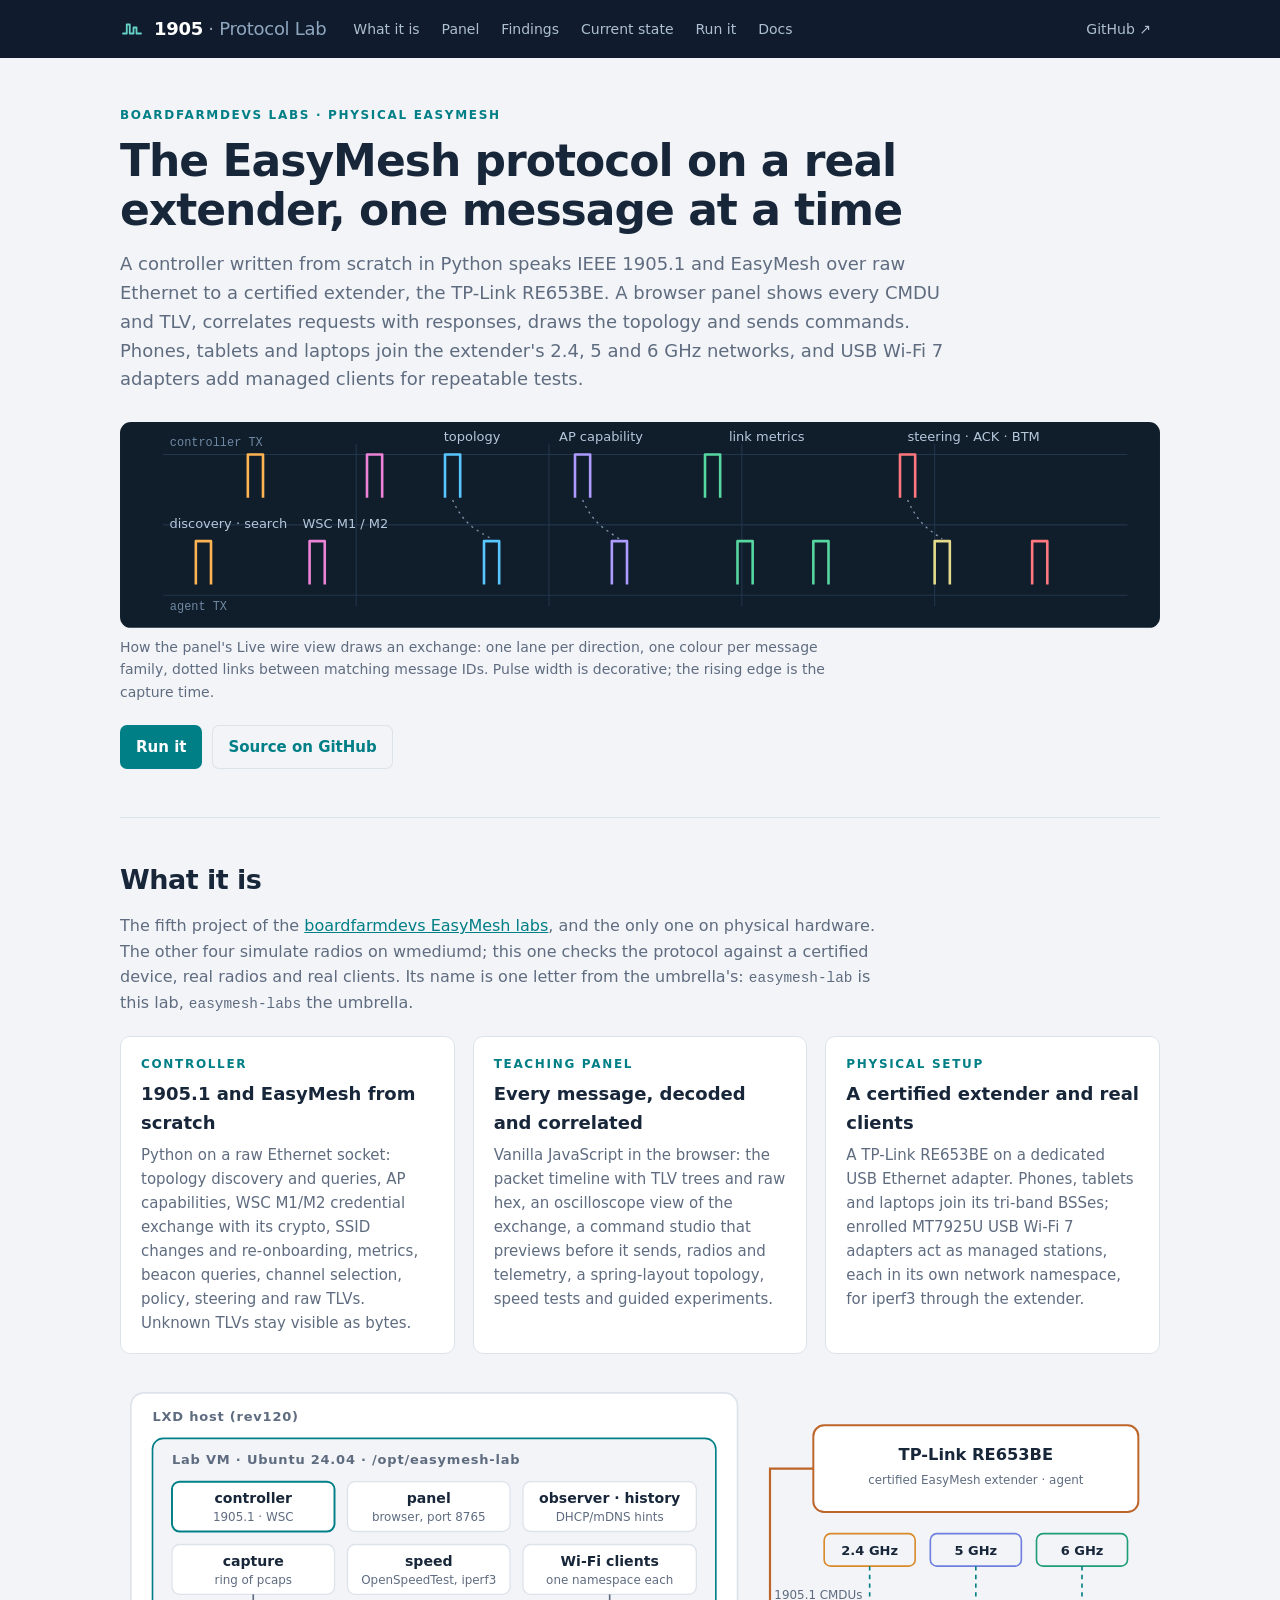
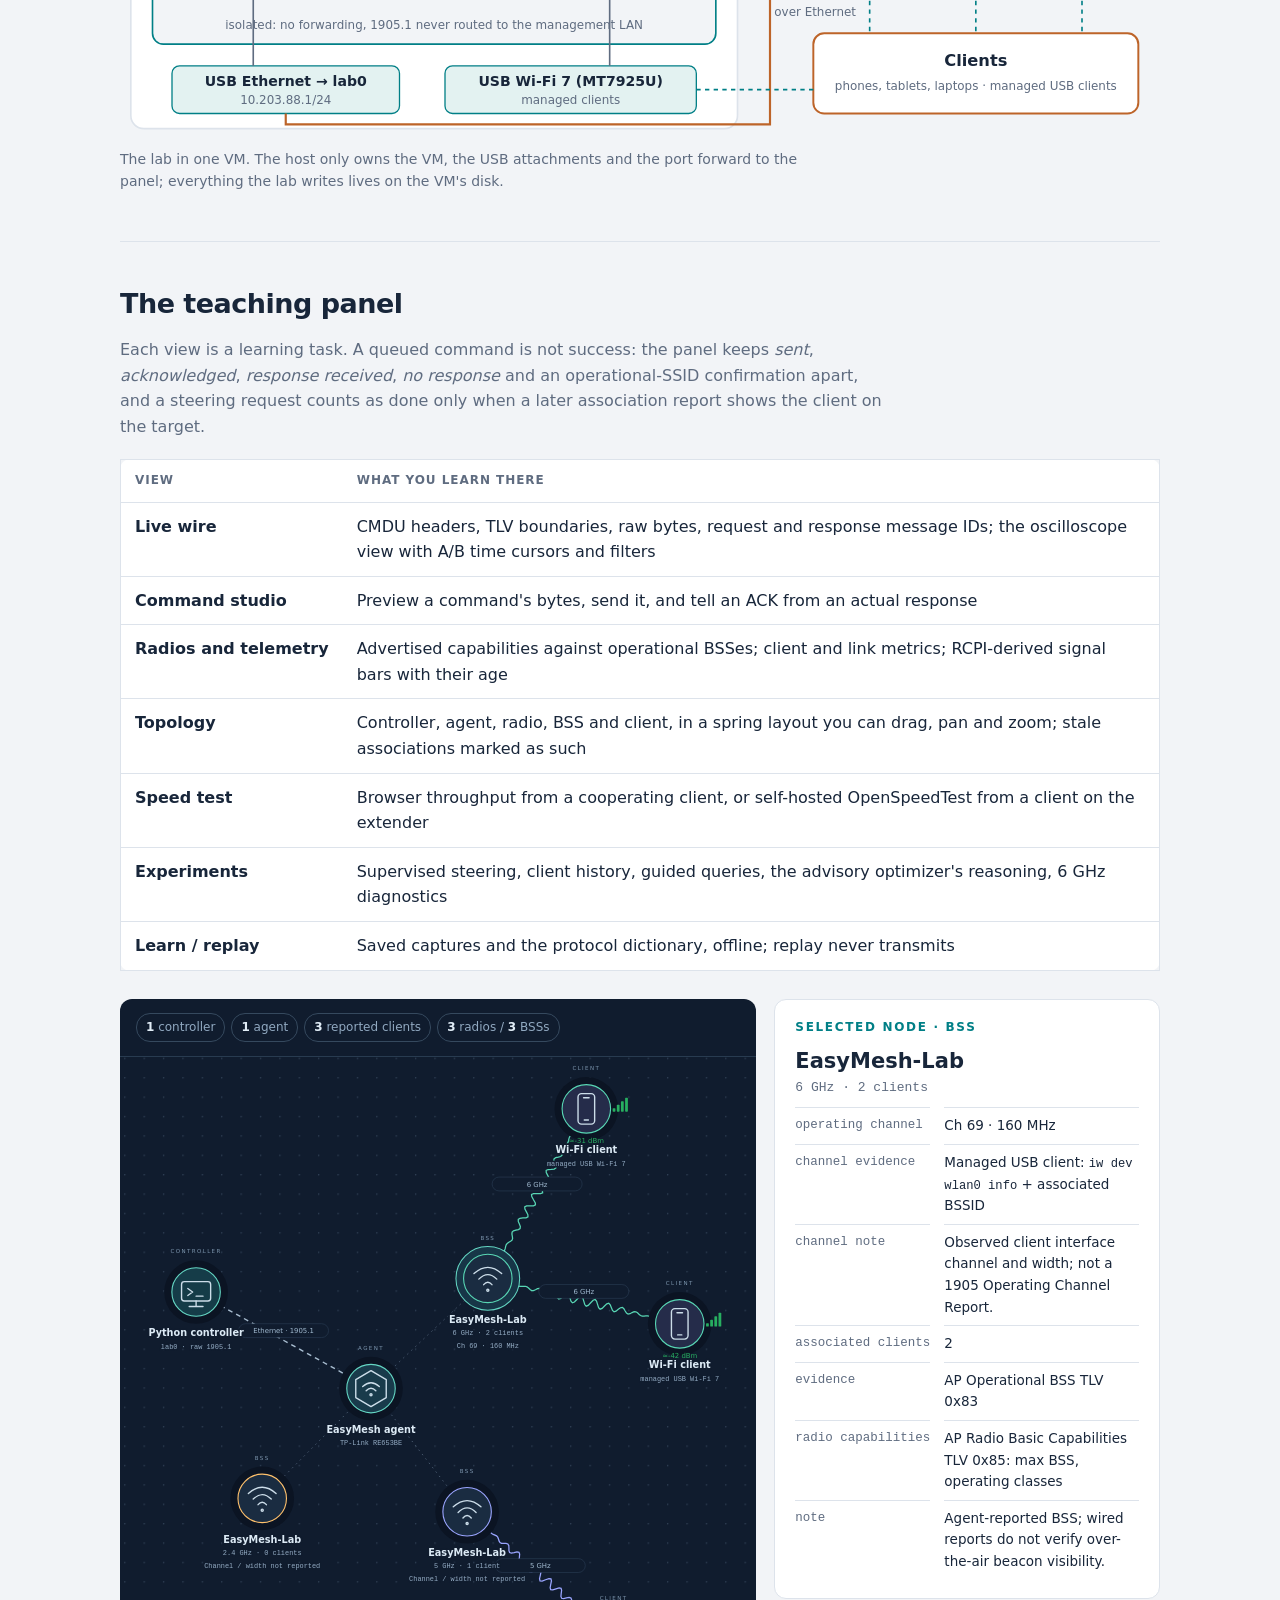
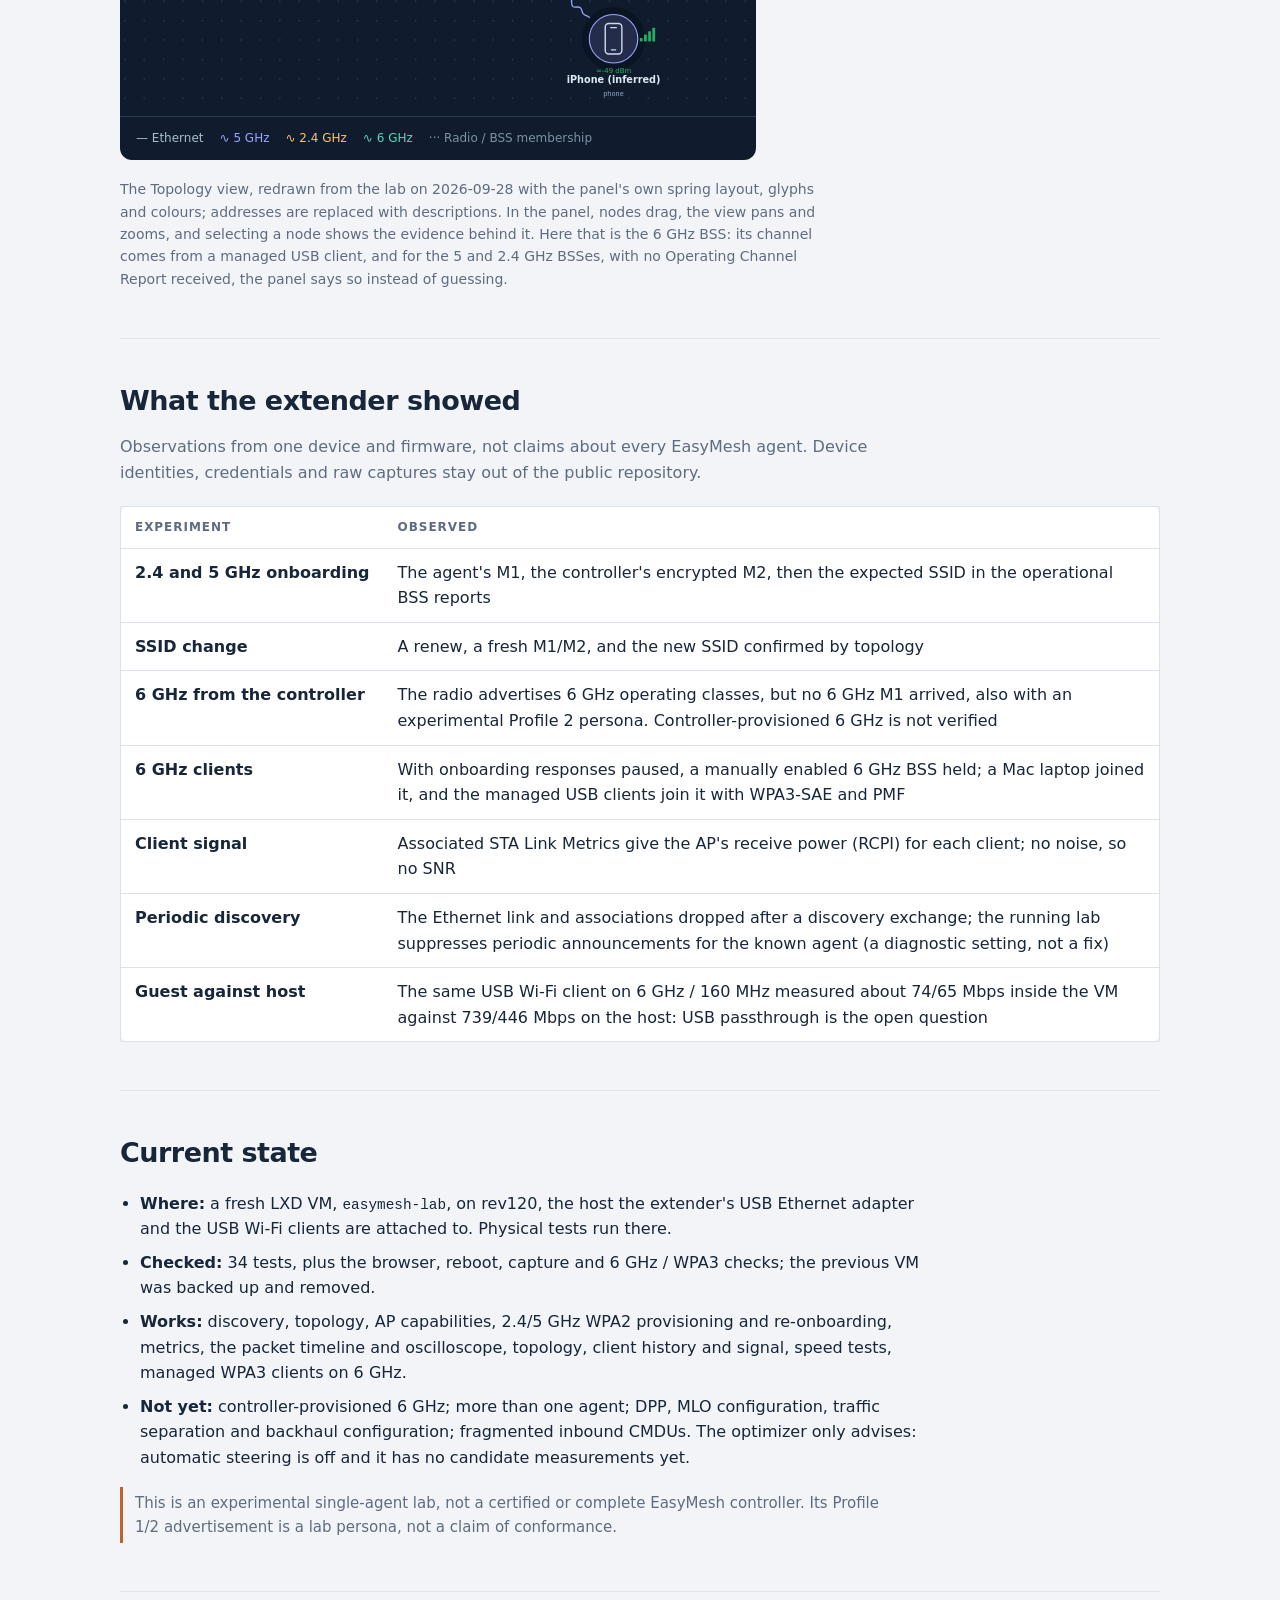
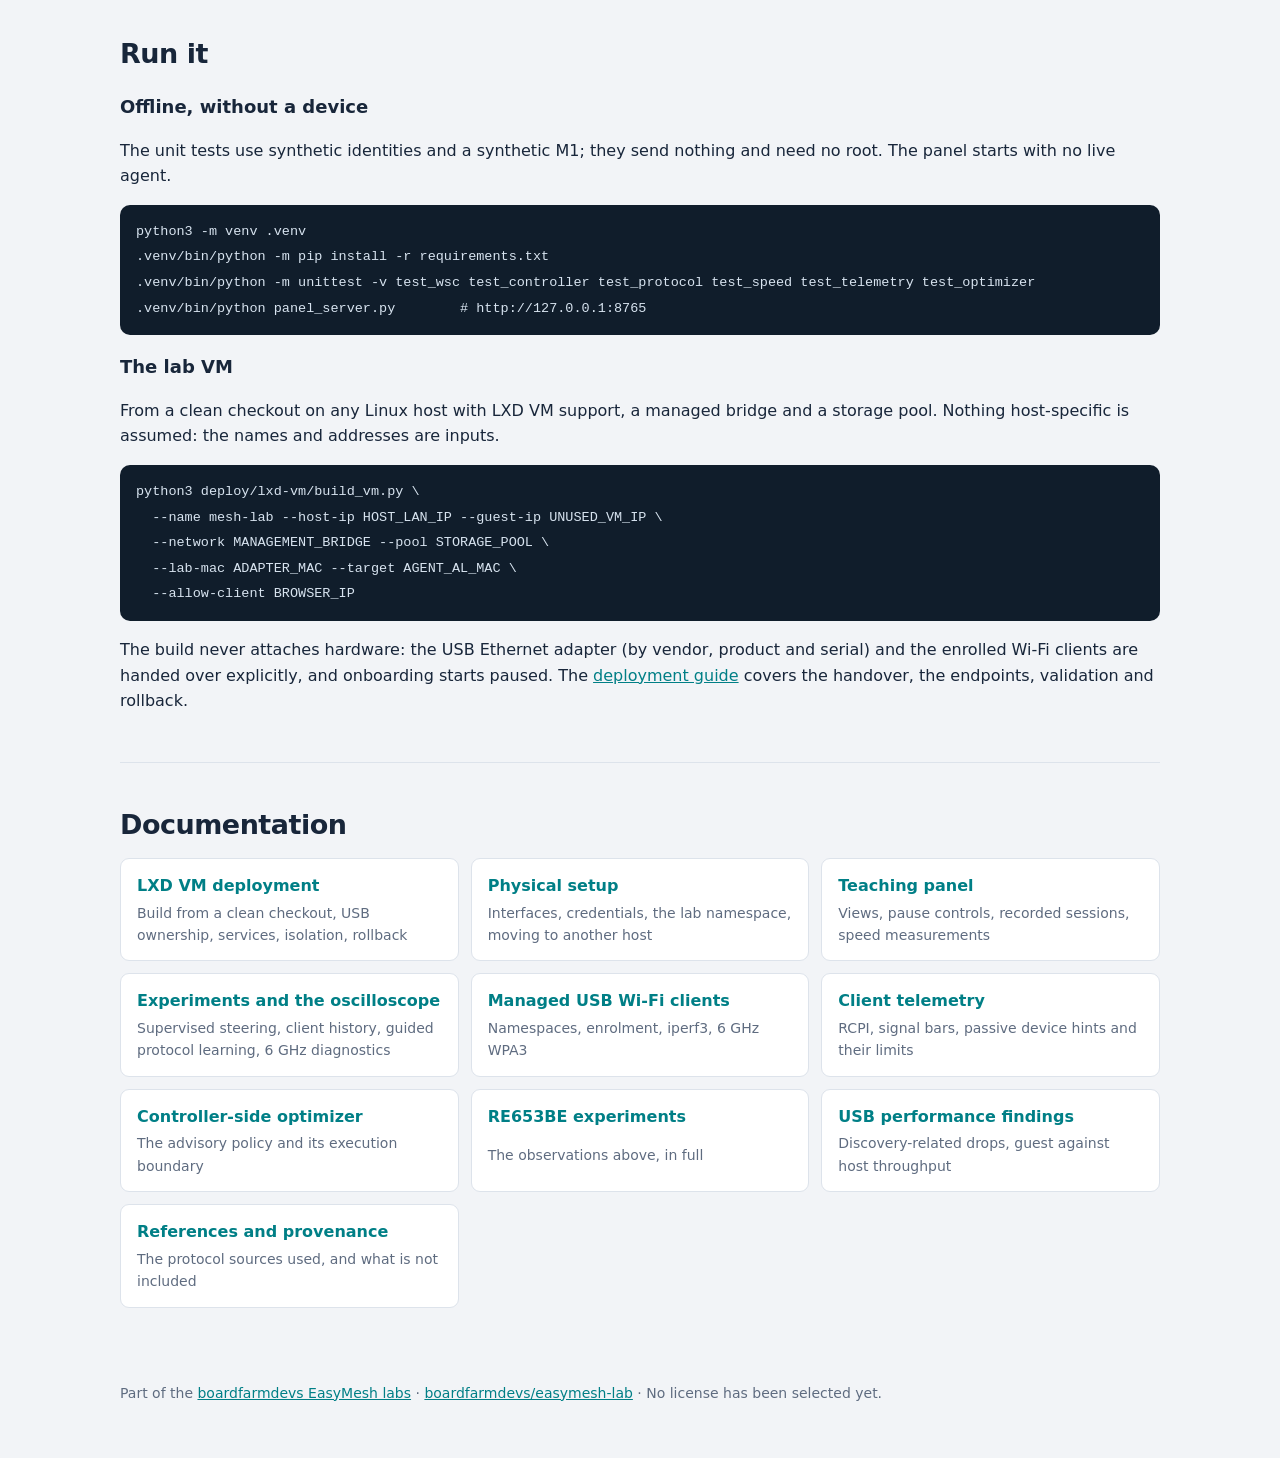
==== site/index.html @ e743cc5b "Site: the topology stays dark without the stylesheet Squashed from 2 commits (28 September 2026):  -" ====
<!doctype html>
<html lang="en">
<head>
<meta charset="utf-8">
<meta name="viewport" content="width=device-width, initial-scale=1">
<title>EasyMesh Protocol Lab</title>
<meta name="description" content="A physical EasyMesh lab: a Python IEEE 1905.1 / EasyMesh controller written from scratch and a browser teaching panel, driving a certified TP-Link RE653BE extender with real tri-band clients.">
<link rel="icon" href="icon.svg" type="image/svg+xml">
<link rel="stylesheet" href="style.css">
</head>
<body>
<header class="top">
  <nav class="topnav" aria-label="Sections">
    <a class="brand" href="#top"><img src="icon.svg" width="24" height="24" alt=""><span>1905<span class="brand-sub"> · Protocol Lab</span></span></a>
    <div class="navlinks">
      <a href="#what">What it is</a>
      <a href="#panel">Panel</a>
      <a href="#findings">Findings</a>
      <a href="#state">Current state</a>
      <a href="#run">Run it</a>
      <a href="#docs">Docs</a>
    </div>
    <a class="repo" href="https://github.com/boardfarmdevs/easymesh-lab">GitHub&nbsp;↗</a>
  </nav>
</header>

<main id="top">
  <section class="hero">
    <p class="eyebrow">boardfarmdevs labs · Physical EasyMesh</p>
    <h1>The EasyMesh protocol on a real extender, one message at a time</h1>
    <p class="lead">A controller written from scratch in Python speaks IEEE 1905.1 and EasyMesh over
    raw Ethernet to a certified extender, the TP-Link RE653BE. A browser panel shows every CMDU and TLV,
    correlates requests with responses, draws the topology and sends commands. Phones, tablets and
    laptops join the extender's 2.4, 5 and 6 GHz networks, and USB Wi-Fi 7 adapters add managed clients
    for repeatable tests.</p>
    <figure class="scope" aria-labelledby="scope-caption">
      <svg viewBox="0 0 960 190" role="img" aria-label="A 1905.1 exchange drawn as an oscilloscope trace: discovery, autoconfiguration search and response, WSC M1 and M2, topology query and response, AP capability, metrics and a steering request with its ACK. Controller transmissions on the upper lane, agent transmissions on the lower lane.">
        <rect class="scope-bg" x="0" y="0" width="960" height="190" rx="10"/>
        <g class="grid">
          <path d="M40 30H930M40 95H930M40 160H930"/>
          <path d="M218 20V170M396 20V170M574 20V170M752 20V170"/>
        </g>
        <text class="lane" x="46" y="22">controller TX</text>
        <text class="lane" x="46" y="174">agent TX</text>
        <g class="pulses">
          <path class="p discovery" d="M70 150V110H84V150"/>
          <path class="p discovery" d="M118 70V30H132V70"/>
          <path class="p wsc" d="M175 150V110H189V150"/>
          <path class="p wsc" d="M228 70V30H242V70"/>
          <path class="p topology" d="M300 70V30H314V70"/>
          <path class="p topology" d="M336 150V110H350V150"/>
          <path class="p capability" d="M420 70V30H434V70"/>
          <path class="p capability" d="M454 150V110H468V150"/>
          <path class="p metrics" d="M540 70V30H554V70"/>
          <path class="p metrics" d="M570 150V110H584V150"/>
          <path class="p metrics" d="M640 150V110H654V150"/>
          <path class="p steering" d="M720 70V30H734V70"/>
          <path class="p ack" d="M752 150V110H766V150"/>
          <path class="p steering" d="M842 150V110H856V150"/>
        </g>
        <g class="mid">
          <path d="M307 72C318 96 330 100 343 108"/>
          <path d="M427 72C438 96 450 100 461 108"/>
          <path d="M727 72C738 96 748 100 759 108"/>
        </g>
        <g class="labels">
          <text x="100" y="98">discovery · search</text>
          <text x="208" y="98">WSC M1 / M2</text>
          <text x="325" y="18">topology</text>
          <text x="444" y="18">AP capability</text>
          <text x="597" y="18">link metrics</text>
          <text x="788" y="18">steering · ACK · BTM</text>
        </g>
      </svg>
      <figcaption id="scope-caption">How the panel's Live wire view draws an exchange: one lane per direction,
      one colour per message family, dotted links between matching message IDs. Pulse width is
      decorative; the rising edge is the capture time.</figcaption>
    </figure>
    <p class="hero-actions"><a class="button" href="#run">Run it</a> <a class="button ghost" href="https://github.com/boardfarmdevs/easymesh-lab">Source on GitHub</a></p>
  </section>

  <section id="what">
    <h2>What it is</h2>
    <p class="section-lead">The fifth project of the <a href="https://boardfarmdevs.github.io/easymesh-labs/">boardfarmdevs EasyMesh labs</a>,
    and the only one on physical hardware. The other four simulate radios on wmediumd; this one checks the
    protocol against a certified device, real radios and real clients. Its name is one letter from the
    umbrella's: <code>easymesh-lab</code> is this lab, <code>easymesh-labs</code> the umbrella.</p>
    <div class="cards">
      <article class="card">
        <p class="tag">Controller</p>
        <h3>1905.1 and EasyMesh from scratch</h3>
        <p>Python on a raw Ethernet socket: topology discovery and queries, AP capabilities, WSC M1/M2
        credential exchange with its crypto, SSID changes and re-onboarding, metrics, beacon queries,
        channel selection, policy, steering and raw TLVs. Unknown TLVs stay visible as bytes.</p>
      </article>
      <article class="card">
        <p class="tag">Teaching panel</p>
        <h3>Every message, decoded and correlated</h3>
        <p>Vanilla JavaScript in the browser: the packet timeline with TLV trees and raw hex, an
        oscilloscope view of the exchange, a command studio that previews before it sends, radios and
        telemetry, a spring-layout topology, speed tests and guided experiments.</p>
      </article>
      <article class="card">
        <p class="tag">Physical setup</p>
        <h3>A certified extender and real clients</h3>
        <p>A TP-Link RE653BE on a dedicated USB Ethernet adapter. Phones, tablets and laptops join its
        tri-band BSSes; enrolled MT7925U USB Wi-Fi 7 adapters act as managed stations, each in its own
        network namespace, for iperf3 through the extender.</p>
      </article>
    </div>

    <figure class="diagram">
      <svg viewBox="0 0 960 330" role="img" aria-label="Layout: an LXD host runs the lab VM with the controller, panel, observer, capture, speed and OpenSpeedTest services. A dedicated USB Ethernet adapter, passed into the VM as lab0, carries IEEE 1905.1 to the TP-Link RE653BE extender. The extender's 2.4, 5 and 6 GHz radios serve phones, tablets and laptops, and USB Wi-Fi clients passed into the VM, each in its own namespace.">
        <rect class="zone" x="10" y="10" width="560" height="310" rx="12"/>
        <text class="zone-t" x="30" y="36">LXD host (rev120)</text>
        <rect class="zone vm" x="30" y="52" width="520" height="190" rx="10"/>
        <text class="zone-t" x="48" y="76">Lab VM · Ubuntu 24.04 · /opt/easymesh-lab</text>
        <rect class="svc ctl" x="48" y="92" width="150" height="46" rx="7"/>
        <text class="svc-t" x="123" y="112">controller</text><text class="svc-s" x="123" y="128">1905.1 · WSC</text>
        <rect class="svc" x="210" y="92" width="150" height="46" rx="7"/>
        <text class="svc-t" x="285" y="112">panel</text><text class="svc-s" x="285" y="128">browser, port 8765</text>
        <rect class="svc" x="372" y="92" width="160" height="46" rx="7"/>
        <text class="svc-t" x="452" y="112">observer · history</text><text class="svc-s" x="452" y="128">DHCP/mDNS hints</text>
        <rect class="svc" x="48" y="150" width="150" height="46" rx="7"/>
        <text class="svc-t" x="123" y="170">capture</text><text class="svc-s" x="123" y="186">ring of pcaps</text>
        <rect class="svc" x="210" y="150" width="150" height="46" rx="7"/>
        <text class="svc-t" x="285" y="170">speed</text><text class="svc-s" x="285" y="186">OpenSpeedTest, iperf3</text>
        <rect class="svc" x="372" y="150" width="160" height="46" rx="7"/>
        <text class="svc-t" x="452" y="170">Wi-Fi clients</text><text class="svc-s" x="452" y="186">one namespace each</text>
        <text class="svc-s" x="290" y="228">isolated: no forwarding, 1905.1 never routed to the management LAN</text>
        <rect class="usb" x="48" y="262" width="210" height="44" rx="7"/>
        <text class="svc-t" x="153" y="281">USB Ethernet → lab0</text><text class="svc-s" x="153" y="297">10.203.88.1/24</text>
        <rect class="usb" x="300" y="262" width="232" height="44" rx="7"/>
        <text class="svc-t" x="416" y="281">USB Wi-Fi 7 (MT7925U)</text><text class="svc-s" x="416" y="297">managed clients</text>
        <path class="wire" d="M123 196V262"/>
        <path class="wire" d="M452 196V262"/>
        <rect class="dev" x="640" y="40" width="300" height="80" rx="10"/>
        <text class="dev-t" x="790" y="72">TP-Link RE653BE</text>
        <text class="svc-s" x="790" y="94">certified EasyMesh extender · agent</text>
        <path class="wire eth" d="M153 306V316H600V80H640"/>
        <text class="svc-s" x="604" y="200" style="text-anchor:start">1905.1 CMDUs</text>
        <text class="svc-s" x="604" y="216" style="text-anchor:start">over Ethernet</text>
        <g class="bands">
          <rect class="band b24" x="650" y="140" width="84" height="30" rx="6"/><text x="692" y="160">2.4 GHz</text>
          <rect class="band b5" x="748" y="140" width="84" height="30" rx="6"/><text x="790" y="160">5 GHz</text>
          <rect class="band b6" x="846" y="140" width="84" height="30" rx="6"/><text x="888" y="160">6 GHz</text>
        </g>
        <path class="air" d="M692 170V232M790 170V232M888 170V232"/>
        <rect class="dev" x="640" y="232" width="300" height="74" rx="10"/>
        <text class="dev-t" x="790" y="262">Clients</text>
        <text class="svc-s" x="790" y="284">phones, tablets, laptops · managed USB clients</text>
        <path class="air" d="M532 284H640"/>
      </svg>
      <figcaption>The lab in one VM. The host only owns the VM, the USB attachments and the port forward to the
      panel; everything the lab writes lives on the VM's disk.</figcaption>
    </figure>
  </section>

  <section id="panel">
    <h2>The teaching panel</h2>
    <p class="section-lead">Each view is a learning task. A queued command is not success: the panel keeps
    <em>sent</em>, <em>acknowledged</em>, <em>response received</em>, <em>no response</em> and an operational-SSID
    confirmation apart, and a steering request counts as done only when a later association report shows the client
    on the target.</p>
    <div class="table-wrap"><table>
      <thead><tr><th>View</th><th>What you learn there</th></tr></thead>
      <tbody>
        <tr><td>Live wire</td><td>CMDU headers, TLV boundaries, raw bytes, request and response message IDs; the oscilloscope view with A/B time cursors and filters</td></tr>
        <tr><td>Command studio</td><td>Preview a command's bytes, send it, and tell an ACK from an actual response</td></tr>
        <tr><td>Radios and telemetry</td><td>Advertised capabilities against operational BSSes; client and link metrics; RCPI-derived signal bars with their age</td></tr>
        <tr><td>Topology</td><td>Controller, agent, radio, BSS and client, in a spring layout you can drag, pan and zoom; stale associations marked as such</td></tr>
        <tr><td>Speed test</td><td>Browser throughput from a cooperating client, or self-hosted OpenSpeedTest from a client on the extender</td></tr>
        <tr><td>Experiments</td><td>Supervised steering, client history, guided queries, the advisory optimizer's reasoning, 6 GHz diagnostics</td></tr>
        <tr><td>Learn / replay</td><td>Saved captures and the protocol dictionary, offline; replay never transmits</td></tr>
      </tbody>
    </table></div>
    <figure class="topo" aria-labelledby="topo-caption">
      <div class="mesh-card" style="background:#101c2e;color:#b3c7dc">
        <div class="mesh-toolbar"><span><b>1</b> controller</span><span><b>1</b> agent</span><span><b>3</b> reported clients</span><span><b>3</b> radios / <b>3</b> BSSs</span></div>
        <div class="mesh-stage">
          <svg class="mesh-svg" font-family="system-ui, sans-serif" viewBox="162 -141 919 952" role="img" aria-label="Topology example: the Python controller wired to the EasyMesh agent over Ethernet with IEEE 1905.1; the agent's three EasyMesh-Lab BSSes on 6, 5 and 2.4 GHz; two managed USB Wi-Fi 7 clients on the 6 GHz BSS at about -31 and -42 dBm and an iPhone on the 5 GHz BSS at about -49 dBm. The 6 GHz BSS, channel 69 at 160 MHz, is selected.">
<defs><pattern id="meshDots" width="28" height="28" patternUnits="userSpaceOnUse"><circle cx="1" cy="1" r="1" fill="#35475c"/></pattern></defs><rect x="162" y="-141" width="919" height="952" fill="#101c2e"/><rect x="162" y="-141" width="919" height="952" fill="url(#meshDots)"/>
<g class="mesh-edge wired"><path fill="none" stroke="#a9bed1" stroke-dasharray="7 6" stroke-width="2" d="M306.9 217.8L489.5 318.6"/><g class="edge-label" transform="translate(398.2 254.2)"><rect x="-65" y="-10" width="130" height="20" rx="10" fill="#101c2e" stroke="#30465d" stroke-width=".7"/><text text-anchor="middle" y="4" fill="#a2bbd1" font-size="10">Ethernet · 1905.1</text></g></g>
<g class="mesh-edge membership"><path fill="none" stroke="#65778e" stroke-dasharray="2 6" stroke-width="1" d="M553.6 310.4L664.1 206.2"/></g>
<g class="mesh-edge membership"><path fill="none" stroke="#65778e" stroke-dasharray="2 6" stroke-width="1" d="M549.1 369.4L638.7 484.2"/></g>
<g class="mesh-edge membership"><path fill="none" stroke="#65778e" stroke-dasharray="2 6" stroke-width="1" d="M496.4 366.3L395.5 468.0"/></g>
<g class="mesh-edge wireless"><path fill="none" stroke="#58d6b4" stroke-width="1.8" d="M713.3 144.2L714.7 142.1L716.3 140.1L717.6 137.9L718.4 135.4L718.9 132.8L719.7 130.3L721.2 128.2L723.5 126.6L726.1 125.2L728.2 123.5L729.0 121.0L728.6 117.9L728.0 114.6L728.3 111.8L730.3 110.0L733.7 109.1L737.4 108.3L739.8 106.8L740.2 104.0L738.8 100.3L737.2 96.4L737.2 93.5L739.6 91.9L743.9 91.5L748.4 91.2L751.2 89.8L751.1 86.9L749.0 82.7L746.8 78.5L746.5 75.4L749.2 74.0L754.1 73.9L759.2 73.9L762.0 72.6L761.8 69.6L759.2 65.2L756.7 60.7L756.3 57.6L759.2 56.3L764.4 56.4L769.5 56.4L772.4 55.2L772.0 52.0L769.5 47.6L766.9 43.2L766.7 40.1L769.6 38.8L774.6 38.8L779.5 38.7L782.2 37.4L781.9 34.3L779.7 30.0L777.6 25.8L777.5 22.9L780.3 21.5L784.8 21.2L789.1 20.8L791.5 19.3L791.5 16.3L789.9 12.4L788.5 8.7L788.9 6.0L791.3 4.4L795.0 3.7L798.4 2.7L800.4 0.9L800.7 -1.8L800.1 -5.1L799.8 -8.3L800.6 -10.7L802.6 -12.5L805.2 -13.9L807.5 -15.5L809.0 -17.6L809.8 -20.1L810.3 -22.7L811.1 -25.2L812.4 -27.3L814.0 -29.4L815.4 -31.5"/><g class="edge-label" transform="translate(764.4 42.4)"><rect x="-65" y="-10" width="130" height="20" rx="10" fill="#101c2e" stroke="#30465d" stroke-width=".7"/><text text-anchor="middle" y="4" fill="#a2bbd1" font-size="10">6 GHz</text></g></g>
<g class="mesh-edge wireless"><path fill="none" stroke="#58d6b4" stroke-width="1.8" d="M732.1 188.0L734.6 188.8L737.0 189.7L739.5 190.3L742.1 190.4L744.8 190.1L747.4 190.1L749.8 191.0L752.0 192.7L754.2 194.8L756.5 196.3L759.1 196.3L762.0 195.1L765.0 193.6L767.8 193.1L770.1 194.5L772.0 197.5L773.8 200.7L776.0 202.6L778.8 202.2L781.9 199.8L785.2 197.2L788.0 196.3L790.2 198.2L791.9 202.2L793.5 206.4L795.7 208.6L798.5 207.7L801.9 204.5L805.3 201.2L808.2 200.0L810.3 202.2L811.8 206.9L813.3 211.7L815.4 214.1L818.3 212.9L821.8 209.3L825.3 205.5L828.3 204.3L830.3 206.7L831.8 211.6L833.2 216.5L835.3 218.9L838.2 217.7L841.8 214.0L845.3 210.3L848.2 209.2L850.2 211.6L851.7 216.3L853.2 221.0L855.4 223.2L858.3 222.1L861.7 218.7L865.1 215.5L867.9 214.6L870.0 216.8L871.7 221.1L873.3 225.1L875.5 226.9L878.4 226.0L881.6 223.4L884.8 221.1L887.6 220.6L889.7 222.5L891.6 225.8L893.5 228.8L895.8 230.2L898.6 229.7L901.6 228.1L904.5 226.9L907.1 227.0L909.4 228.4L911.5 230.5L913.7 232.3L916.2 233.1L918.8 233.1L921.5 232.9L924.1 232.9L926.6 233.5L929.0 234.5L931.5 235.2"/><g class="edge-label" transform="translate(831.8 197.6)"><rect x="-65" y="-10" width="130" height="20" rx="10" fill="#101c2e" stroke="#30465d" stroke-width=".7"/><text text-anchor="middle" y="4" fill="#a2bbd1" font-size="10">6 GHz</text></g></g>
<g class="mesh-edge wireless"><path fill="none" stroke="#9aa5ff" stroke-width="1.8" d="M693.5 542.0L695.3 543.7L696.9 545.6L698.8 547.3L701.0 548.5L703.5 549.5L705.8 550.6L707.5 552.5L708.6 555.1L709.4 557.9L710.8 560.2L713.0 561.4L716.1 561.6L719.5 561.6L722.1 562.3L723.5 564.6L723.7 568.2L723.7 571.9L724.7 574.6L727.3 575.4L731.2 574.7L735.3 573.8L738.2 574.3L739.2 576.9L738.8 581.3L738.2 585.8L739.0 588.7L741.9 589.2L746.4 587.8L750.9 586.3L754.0 586.6L754.8 589.5L753.9 594.4L752.9 599.3L753.6 602.4L756.6 602.7L761.5 600.9L766.3 599.1L769.4 599.4L770.1 602.4L769.0 607.5L767.9 612.5L768.6 615.6L771.7 615.8L776.6 614.0L781.4 612.3L784.4 612.6L785.1 615.6L784.1 620.6L783.2 625.4L784.0 628.3L787.1 628.6L791.7 627.1L796.2 625.8L799.0 626.3L799.8 629.2L799.2 633.7L798.8 638.0L799.8 640.7L802.7 641.1L806.8 640.2L810.7 639.5L813.3 640.4L814.3 643.0L814.3 646.8L814.6 650.3L815.9 652.6L818.5 653.4L821.9 653.3L825.0 653.5L827.3 654.8L828.6 657.1L829.4 659.9L830.5 662.5L832.2 664.3L834.5 665.5L837.0 666.4L839.2 667.7L841.1 669.3L842.8 671.2L844.5 673.0"/><g class="edge-label" transform="translate(769.0 593.5)"><rect x="-65" y="-10" width="130" height="20" rx="10" fill="#101c2e" stroke="#30465d" stroke-width=".7"/><text text-anchor="middle" y="4" fill="#a2bbd1" font-size="10">5 GHz</text></g></g>
<g class="mesh-node controller" transform="translate(271.9 198.4)" color="#ccdde9"><circle class="node-halo" r="46" fill="#0b1423" stroke="none" stroke-width="1.5"/><circle class="node-disc" r="35" fill="#153c48" stroke="#64d6c3" stroke-width="1.6"/><g fill="none" stroke="currentColor" stroke-width="2" stroke-linecap="round" stroke-linejoin="round"><rect x="-21" y="-15" width="42" height="28" rx="4"/><path d="M-10 21H10M0 13V21M-12 -5L-5 0L-12 5M0 6H10"/></g><text class="node-kind" text-anchor="middle" y="-56" fill="#7d96ae" font-size="8" letter-spacing="2">CONTROLLER</text><text class="node-title" text-anchor="middle" y="64" fill="#dceaf5" font-size="14" font-weight="600">Python controller</text><text class="node-sub" font-family="ui-monospace, SFMono-Regular, Consolas, Menlo, monospace" text-anchor="middle" y="82" fill="#94acc4" font-size="10">lab0 · raw 1905.1</text></g>
<g class="mesh-node agent" transform="translate(524.5 337.9)" color="#ccdde9"><circle class="node-halo" r="46" fill="#0b1423" stroke="none" stroke-width="1.5"/><circle class="node-disc" r="35" fill="#193b4b" stroke="#64d6c3" stroke-width="1.6"/><g fill="none" stroke="currentColor" stroke-width="2" stroke-linecap="round" stroke-linejoin="round"><path d="M-22 -13L0 -26L22 -13V13L0 26L-22 13Z"/><path d="M-12 -3Q0 -14 12 -3M-7 3Q0 -4 7 3"/><circle cx="0" cy="9" r="1.5"/></g><text class="node-kind" text-anchor="middle" y="-56" fill="#7d96ae" font-size="8" letter-spacing="2">AGENT</text><text class="node-title" text-anchor="middle" y="64" fill="#dceaf5" font-size="14" font-weight="600">EasyMesh agent</text><text class="node-sub" font-family="ui-monospace, SFMono-Regular, Consolas, Menlo, monospace" text-anchor="middle" y="82" fill="#94acc4" font-size="10">TP-Link RE653BE</text></g>
<g class="mesh-node bss selected" transform="translate(693.2 178.8)" color="#ccdde9"><circle class="node-halo" r="46" fill="#173647" stroke="#64d6c3" stroke-width="1.5"/><circle class="node-disc" r="35" fill="#1a2c41" stroke="#58d6b4" stroke-width="1.6"/><g fill="none" stroke="currentColor" stroke-width="2" stroke-linecap="round" stroke-linejoin="round"><path d="M-20 -7Q0 -25 20 -7M-13 1Q0 -12 13 1M-6 9Q0 2 6 9"/><circle cx="0" cy="17" r="1.5"/></g><text class="node-kind" text-anchor="middle" y="-56" fill="#7d96ae" font-size="8" letter-spacing="2">BSS</text><text class="node-title" text-anchor="middle" y="64" fill="#dceaf5" font-size="14" font-weight="600">EasyMesh-Lab</text><text class="node-sub" font-family="ui-monospace, SFMono-Regular, Consolas, Menlo, monospace" text-anchor="middle" y="82" fill="#94acc4" font-size="10">6 GHz · 2 clients</text><text class="node-sub" font-family="ui-monospace, SFMono-Regular, Consolas, Menlo, monospace" text-anchor="middle" y="100" fill="#94acc4" font-size="10">Ch 69 · 160 MHz</text></g>
<g class="mesh-node bss" transform="translate(663.3 515.7)" color="#ccdde9"><circle class="node-halo" r="46" fill="#0b1423" stroke="none" stroke-width="1.5"/><circle class="node-disc" r="35" fill="#1a2c41" stroke="#9aa5ff" stroke-width="1.6"/><g fill="none" stroke="currentColor" stroke-width="2" stroke-linecap="round" stroke-linejoin="round"><path d="M-20 -7Q0 -25 20 -7M-13 1Q0 -12 13 1M-6 9Q0 2 6 9"/><circle cx="0" cy="17" r="1.5"/></g><text class="node-kind" text-anchor="middle" y="-56" fill="#7d96ae" font-size="8" letter-spacing="2">BSS</text><text class="node-title" text-anchor="middle" y="64" fill="#dceaf5" font-size="14" font-weight="600">EasyMesh-Lab</text><text class="node-sub" font-family="ui-monospace, SFMono-Regular, Consolas, Menlo, monospace" text-anchor="middle" y="82" fill="#94acc4" font-size="10">5 GHz · 1 client</text><text class="node-sub" font-family="ui-monospace, SFMono-Regular, Consolas, Menlo, monospace" text-anchor="middle" y="100" fill="#94acc4" font-size="10">Channel / width not reported</text></g>
<g class="mesh-node bss" transform="translate(367.4 496.5)" color="#ccdde9"><circle class="node-halo" r="46" fill="#0b1423" stroke="none" stroke-width="1.5"/><circle class="node-disc" r="35" fill="#1a2c41" stroke="#ffc16c" stroke-width="1.6"/><g fill="none" stroke="currentColor" stroke-width="2" stroke-linecap="round" stroke-linejoin="round"><path d="M-20 -7Q0 -25 20 -7M-13 1Q0 -12 13 1M-6 9Q0 2 6 9"/><circle cx="0" cy="17" r="1.5"/></g><text class="node-kind" text-anchor="middle" y="-56" fill="#7d96ae" font-size="8" letter-spacing="2">BSS</text><text class="node-title" text-anchor="middle" y="64" fill="#dceaf5" font-size="14" font-weight="600">EasyMesh-Lab</text><text class="node-sub" font-family="ui-monospace, SFMono-Regular, Consolas, Menlo, monospace" text-anchor="middle" y="82" fill="#94acc4" font-size="10">2.4 GHz · 0 clients</text><text class="node-sub" font-family="ui-monospace, SFMono-Regular, Consolas, Menlo, monospace" text-anchor="middle" y="100" fill="#94acc4" font-size="10">Channel / width not reported</text></g>
<g class="mesh-node client" transform="translate(835.5 -66.1)" color="#ccdde9"><circle class="node-halo" r="46" fill="#0b1423" stroke="none" stroke-width="1.5"/><circle class="node-disc" r="35" fill="#252c4a" stroke="#58d6b4" stroke-width="1.6"/><g fill="none" stroke="currentColor" stroke-width="2" stroke-linecap="round" stroke-linejoin="round"><rect x="-12" y="-22" width="24" height="44" rx="5"/><path d="M-4 -16H4M-3 16H3"/></g><g transform="translate(38,-16)"><rect x="0" y="15" width="4" height="5" rx="1" fill="#27ae60"/><rect x="6" y="10" width="4" height="10" rx="1" fill="#27ae60"/><rect x="12" y="5" width="4" height="15" rx="1" fill="#27ae60"/><rect x="18" y="0" width="4" height="20" rx="1" fill="#27ae60"/><text x="-38" y="66" text-anchor="middle" font-size="10" fill="#27ae60">≈-31 dBm</text></g><text class="node-kind" text-anchor="middle" y="-56" fill="#7d96ae" font-size="8" letter-spacing="2">CLIENT</text><text class="node-title" text-anchor="middle" y="64" fill="#dceaf5" font-size="14" font-weight="600">Wi-Fi client</text><text class="node-sub" font-family="ui-monospace, SFMono-Regular, Consolas, Menlo, monospace" text-anchor="middle" y="82" fill="#94acc4" font-size="10">managed USB Wi-Fi 7</text></g>
<g class="mesh-node client" transform="translate(970.4 244.4)" color="#ccdde9"><circle class="node-halo" r="46" fill="#0b1423" stroke="none" stroke-width="1.5"/><circle class="node-disc" r="35" fill="#252c4a" stroke="#58d6b4" stroke-width="1.6"/><g fill="none" stroke="currentColor" stroke-width="2" stroke-linecap="round" stroke-linejoin="round"><rect x="-12" y="-22" width="24" height="44" rx="5"/><path d="M-4 -16H4M-3 16H3"/></g><g transform="translate(38,-16)"><rect x="0" y="15" width="4" height="5" rx="1" fill="#27ae60"/><rect x="6" y="10" width="4" height="10" rx="1" fill="#27ae60"/><rect x="12" y="5" width="4" height="15" rx="1" fill="#27ae60"/><rect x="18" y="0" width="4" height="20" rx="1" fill="#27ae60"/><text x="-38" y="66" text-anchor="middle" font-size="10" fill="#27ae60">≈-42 dBm</text></g><text class="node-kind" text-anchor="middle" y="-56" fill="#7d96ae" font-size="8" letter-spacing="2">CLIENT</text><text class="node-title" text-anchor="middle" y="64" fill="#dceaf5" font-size="14" font-weight="600">Wi-Fi client</text><text class="node-sub" font-family="ui-monospace, SFMono-Regular, Consolas, Menlo, monospace" text-anchor="middle" y="82" fill="#94acc4" font-size="10">managed USB Wi-Fi 7</text></g>
<g class="mesh-node client" transform="translate(874.8 699.2)" color="#ccdde9"><circle class="node-halo" r="46" fill="#0b1423" stroke="none" stroke-width="1.5"/><circle class="node-disc" r="35" fill="#252c4a" stroke="#9aa5ff" stroke-width="1.6"/><g fill="none" stroke="currentColor" stroke-width="2" stroke-linecap="round" stroke-linejoin="round"><rect x="-12" y="-22" width="24" height="44" rx="5"/><path d="M-4 -16H4M-3 16H3"/></g><g transform="translate(38,-16)"><rect x="0" y="15" width="4" height="5" rx="1" fill="#27ae60"/><rect x="6" y="10" width="4" height="10" rx="1" fill="#27ae60"/><rect x="12" y="5" width="4" height="15" rx="1" fill="#27ae60"/><rect x="18" y="0" width="4" height="20" rx="1" fill="#27ae60"/><text x="-38" y="66" text-anchor="middle" font-size="10" fill="#27ae60">≈-49 dBm</text></g><text class="node-kind" text-anchor="middle" y="-56" fill="#7d96ae" font-size="8" letter-spacing="2">CLIENT</text><text class="node-title" text-anchor="middle" y="64" fill="#dceaf5" font-size="14" font-weight="600">iPhone (inferred)</text><text class="node-sub" font-family="ui-monospace, SFMono-Regular, Consolas, Menlo, monospace" text-anchor="middle" y="82" fill="#94acc4" font-size="10">phone</text></g>
</svg>
        </div>
        <div class="mesh-legend"><span class="mesh-wired">— Ethernet</span><span class="mesh-5">∿ 5 GHz</span><span class="mesh-24">∿ 2.4 GHz</span><span class="mesh-6">∿ 6 GHz</span><span class="mesh-member">··· Radio / BSS membership</span></div>
      </div>
      <aside class="inspector" aria-label="Selected node">
        <p class="tag">Selected node · BSS</p>
        <h3>EasyMesh-Lab</h3>
        <p class="inspector-sub">6 GHz · 2 clients</p>
        <dl>
          <dt>operating channel</dt><dd>Ch 69 · 160 MHz</dd>
          <dt>channel evidence</dt><dd>Managed USB client: <code>iw dev wlan0 info</code> + associated BSSID</dd>
          <dt>channel note</dt><dd>Observed client interface channel and width; not a 1905 Operating Channel Report.</dd>
          <dt>associated clients</dt><dd>2</dd>
          <dt>evidence</dt><dd>AP Operational BSS TLV 0x83</dd>
          <dt>radio capabilities</dt><dd>AP Radio Basic Capabilities TLV 0x85: max BSS, operating classes</dd>
          <dt>note</dt><dd>Agent-reported BSS; wired reports do not verify over-the-air beacon visibility.</dd>
        </dl>
      </aside>
      <figcaption id="topo-caption">The Topology view, redrawn from the lab on 2026-09-28 with the panel's own
      spring layout, glyphs and colours; addresses are replaced with descriptions. In the panel, nodes drag, the
      view pans and zooms, and selecting a node shows the evidence behind it. Here that is the 6 GHz BSS: its
      channel comes from a managed USB client, and for the 5 and 2.4 GHz BSSes, with no Operating Channel Report
      received, the panel says so instead of guessing.</figcaption>
    </figure>
  </section>

  <section id="findings">
    <h2>What the extender showed</h2>
    <p class="section-lead">Observations from one device and firmware, not claims about every EasyMesh agent.
    Device identities, credentials and raw captures stay out of the public repository.</p>
    <div class="table-wrap"><table>
      <thead><tr><th>Experiment</th><th>Observed</th></tr></thead>
      <tbody>
        <tr><td>2.4 and 5 GHz onboarding</td><td>The agent's M1, the controller's encrypted M2, then the expected SSID in the operational BSS reports</td></tr>
        <tr><td>SSID change</td><td>A renew, a fresh M1/M2, and the new SSID confirmed by topology</td></tr>
        <tr><td>6 GHz from the controller</td><td>The radio advertises 6 GHz operating classes, but no 6 GHz M1 arrived, also with an experimental Profile 2 persona. Controller-provisioned 6 GHz is not verified</td></tr>
        <tr><td>6 GHz clients</td><td>With onboarding responses paused, a manually enabled 6 GHz BSS held; a Mac laptop joined it, and the managed USB clients join it with WPA3-SAE and PMF</td></tr>
        <tr><td>Client signal</td><td>Associated STA Link Metrics give the AP's receive power (RCPI) for each client; no noise, so no SNR</td></tr>
        <tr><td>Periodic discovery</td><td>The Ethernet link and associations dropped after a discovery exchange; the running lab suppresses periodic announcements for the known agent (a diagnostic setting, not a fix)</td></tr>
        <tr><td>Guest against host</td><td>The same USB Wi-Fi client on 6 GHz / 160 MHz measured about 74/65 Mbps inside the VM against 739/446 Mbps on the host: USB passthrough is the open question</td></tr>
      </tbody>
    </table></div>
  </section>

  <section id="state">
    <h2>Current state</h2>
    <ul class="facts">
      <li><b>Where:</b> a fresh LXD VM, <code>easymesh-lab</code>, on rev120, the host the extender's USB Ethernet adapter and the USB Wi-Fi clients are attached to. Physical tests run there.</li>
      <li><b>Checked:</b> 34 tests, plus the browser, reboot, capture and 6 GHz / WPA3 checks; the previous VM was backed up and removed.</li>
      <li><b>Works:</b> discovery, topology, AP capabilities, 2.4/5 GHz WPA2 provisioning and re-onboarding, metrics, the packet timeline and oscilloscope, topology, client history and signal, speed tests, managed WPA3 clients on 6 GHz.</li>
      <li><b>Not yet:</b> controller-provisioned 6 GHz; more than one agent; DPP, MLO configuration, traffic separation and backhaul configuration; fragmented inbound CMDUs. The optimizer only advises: automatic steering is off and it has no candidate measurements yet.</li>
    </ul>
    <p class="note">This is an experimental single-agent lab, not a certified or complete EasyMesh controller. Its
    Profile 1/2 advertisement is a lab persona, not a claim of conformance.</p>
  </section>

  <section id="run">
    <h2>Run it</h2>
    <h3>Offline, without a device</h3>
    <p>The unit tests use synthetic identities and a synthetic M1; they send nothing and need no root.
    The panel starts with no live agent.</p>
<pre><code>python3 -m venv .venv
.venv/bin/python -m pip install -r requirements.txt
.venv/bin/python -m unittest -v test_wsc test_controller test_protocol test_speed test_telemetry test_optimizer
.venv/bin/python panel_server.py        # http://127.0.0.1:8765</code></pre>
    <h3>The lab VM</h3>
    <p>From a clean checkout on any Linux host with LXD VM support, a managed bridge and a storage pool.
    Nothing host-specific is assumed: the names and addresses are inputs.</p>
<pre><code>python3 deploy/lxd-vm/build_vm.py \
  --name mesh-lab --host-ip HOST_LAN_IP --guest-ip UNUSED_VM_IP \
  --network MANAGEMENT_BRIDGE --pool STORAGE_POOL \
  --lab-mac ADAPTER_MAC --target AGENT_AL_MAC \
  --allow-client BROWSER_IP</code></pre>
    <p>The build never attaches hardware: the USB Ethernet adapter (by vendor, product and serial) and the
    enrolled Wi-Fi clients are handed over explicitly, and onboarding starts paused. The
    <a href="https://github.com/boardfarmdevs/easymesh-lab/blob/main/deploy/lxd-vm/README.md">deployment guide</a>
    covers the handover, the endpoints, validation and rollback.</p>
  </section>

  <section id="docs">
    <h2>Documentation</h2>
    <div class="doc-grid">
      <a class="doc" href="https://github.com/boardfarmdevs/easymesh-lab/blob/main/deploy/lxd-vm/README.md"><b>LXD VM deployment</b><span>Build from a clean checkout, USB ownership, services, isolation, rollback</span></a>
      <a class="doc" href="https://github.com/boardfarmdevs/easymesh-lab/blob/main/docs/SETUP.md"><b>Physical setup</b><span>Interfaces, credentials, the lab namespace, moving to another host</span></a>
      <a class="doc" href="https://github.com/boardfarmdevs/easymesh-lab/blob/main/docs/WORKBENCH.md"><b>Teaching panel</b><span>Views, pause controls, recorded sessions, speed measurements</span></a>
      <a class="doc" href="https://github.com/boardfarmdevs/easymesh-lab/blob/main/docs/LEARNING-LAB.md"><b>Experiments and the oscilloscope</b><span>Supervised steering, client history, guided protocol learning, 6 GHz diagnostics</span></a>
      <a class="doc" href="https://github.com/boardfarmdevs/easymesh-lab/blob/main/docs/USB-WIFI-CLIENTS.md"><b>Managed USB Wi-Fi clients</b><span>Namespaces, enrolment, iperf3, 6 GHz WPA3</span></a>
      <a class="doc" href="https://github.com/boardfarmdevs/easymesh-lab/blob/main/docs/TELEMETRY.md"><b>Client telemetry</b><span>RCPI, signal bars, passive device hints and their limits</span></a>
      <a class="doc" href="https://github.com/boardfarmdevs/easymesh-lab/blob/main/docs/OPTIMIZER.md"><b>Controller-side optimizer</b><span>The advisory policy and its execution boundary</span></a>
      <a class="doc" href="https://github.com/boardfarmdevs/easymesh-lab/blob/main/docs/EXPERIMENTS.md"><b>RE653BE experiments</b><span>The observations above, in full</span></a>
      <a class="doc" href="https://github.com/boardfarmdevs/easymesh-lab/blob/main/docs/USB-PERFORMANCE.md"><b>USB performance findings</b><span>Discovery-related drops, guest against host throughput</span></a>
      <a class="doc" href="https://github.com/boardfarmdevs/easymesh-lab/blob/main/docs/REFERENCES.md"><b>References and provenance</b><span>The protocol sources used, and what is not included</span></a>
    </div>
  </section>
</main>

<footer class="foot">
  <p>Part of the <a href="https://boardfarmdevs.github.io/easymesh-labs/">boardfarmdevs EasyMesh labs</a> ·
  <a href="https://github.com/boardfarmdevs/easymesh-lab">boardfarmdevs/easymesh-lab</a> · No license has been selected yet.</p>
</footer>
</body>
</html>
---- site/style.css ----
/* EasyMesh Protocol Lab. The teaching panel's palette: navy, cyan (received, EasyMesh),
   orange (transmitted), and the message-family colours of its oscilloscope. */
:root {
  --bg: #f2f4f7; --paper: #ffffff; --ink: #18263a; --muted: #5f6c80; --line: #dde3eb;
  --nav: #101c2d; --cyan: #007f86; --cyan-soft: #e3f2f1; --orange: #bd6429;
  --scope: #101d2b; --scope-grid: #22364c; --scope-ink: #b5c8dc;
  --topology: #58c7ff; --discovery: #ffb454; --wsc: #ed83d7; --capability: #ad9bff;
  --metrics: #56d6a0; --steering: #ff787f; --ack: #e3db8b;
  --b24: #d98a2b; --b5: #6f7fe0; --b6: #1f9c7a;
  --mono: ui-monospace, SFMono-Regular, Consolas, Menlo, monospace;
  color-scheme: light;
}
@media (prefers-color-scheme: dark) {
  :root:not([data-theme="light"]) {
    --bg: #0c131d; --paper: #121c2a; --ink: #e2eaf3; --muted: #97a6b8; --line: #243345;
    --cyan: #4fc9c3; --cyan-soft: #10302f; --orange: #eb9a5c;
    --b24: #f0a54b; --b5: #9aa5ff; --b6: #4fd0aa;
    color-scheme: dark;
  }
}
:root[data-theme="dark"] {
  --bg: #0c131d; --paper: #121c2a; --ink: #e2eaf3; --muted: #97a6b8; --line: #243345;
  --cyan: #4fc9c3; --cyan-soft: #10302f; --orange: #eb9a5c;
  --b24: #f0a54b; --b5: #9aa5ff; --b6: #4fd0aa;
  color-scheme: dark;
}
* { box-sizing: border-box; }
html { scroll-behavior: smooth; }
body {
  margin: 0; background: var(--bg); color: var(--ink);
  font: 16px/1.6 Inter, system-ui, -apple-system, "Segoe UI", Roboto, sans-serif;
}
a { color: var(--cyan); }
code { font: 0.9em/1.5 var(--mono); }

.top { background: var(--nav); color: #cad5e5; }
.topnav {
  display: flex; align-items: center; gap: 18px; max-width: 1080px; margin: 0 auto;
  padding: 12px 20px; flex-wrap: wrap;
}
.brand { display: flex; align-items: center; gap: 10px; color: #fff; text-decoration: none; font-weight: 600; font-size: 18px; letter-spacing: -0.3px; }
.brand-sub { color: #8fa6bf; font-weight: 400; }
.navlinks { display: flex; gap: 4px; flex-wrap: wrap; }
.navlinks a, .repo { color: #aebfd3; text-decoration: none; font-size: 14px; padding: 6px 9px; border-radius: 6px; }
.navlinks a:hover, .repo:hover { background: #1a2b40; color: #fff; }
.repo { margin-left: auto; }

main { max-width: 1080px; margin: 0 auto; padding: 40px 20px 60px; }
section { margin-top: 48px; }
section + section { border-top: 1px solid var(--line); padding-top: 40px; }
.hero { margin-top: 8px; }
.eyebrow, .tag {
  margin: 0; color: var(--cyan); font-size: 12px; font-weight: 700;
  letter-spacing: 0.14em; text-transform: uppercase;
}
h1 { font-size: clamp(30px, 4.6vw, 44px); line-height: 1.12; letter-spacing: -1px; margin: 10px 0 16px; text-wrap: balance; font-weight: 650; }
h2 { font-size: 27px; letter-spacing: -0.5px; margin: 0 0 12px; }
h3 { font-size: 18px; margin: 18px 0 6px; }
.lead { color: var(--muted); font-size: 18px; max-width: 72ch; margin: 0; }
.section-lead { color: var(--muted); max-width: 75ch; margin: 0 0 20px; }

.scope { margin: 28px 0 0; }
.scope svg { width: 100%; height: auto; display: block; }
.scope-bg { fill: var(--scope); }
.scope .grid path { stroke: var(--scope-grid); stroke-width: 1; fill: none; }
.scope .lane { fill: #6f88a3; font: 11px var(--mono); }
.scope .p { fill: none; stroke-width: 2.4; stroke-linejoin: round; }
.p.topology { stroke: var(--topology); }
.p.discovery { stroke: var(--discovery); }
.p.wsc { stroke: var(--wsc); }
.p.capability { stroke: var(--capability); }
.p.metrics { stroke: var(--metrics); }
.p.steering { stroke: var(--steering); }
.p.ack { stroke: var(--ack); }
.scope .mid path { stroke: #7f95ad; stroke-width: 1.2; stroke-dasharray: 2 4; fill: none; }
.scope .labels text { fill: var(--scope-ink); font: 12px system-ui, sans-serif; text-anchor: middle; }
figcaption { color: var(--muted); font-size: 14px; margin-top: 8px; max-width: 80ch; }
.hero-actions { display: flex; gap: 10px; flex-wrap: wrap; margin: 22px 0 0; }
.button {
  display: inline-block; background: var(--cyan); color: #fff; text-decoration: none;
  padding: 10px 16px; border-radius: 7px; font-weight: 600; font-size: 15px;
}
.button.ghost { background: transparent; color: var(--cyan); box-shadow: inset 0 0 0 1px var(--line); }

.cards { display: grid; grid-template-columns: repeat(auto-fit, minmax(min(100%, 290px), 1fr)); gap: 18px; }
.card { background: var(--paper); border: 1px solid var(--line); border-radius: 10px; padding: 18px 20px; }
.card h3 { margin-top: 6px; }
.card p:last-child { color: var(--muted); margin: 6px 0 0; font-size: 15px; }

.diagram { margin: 28px 0 0; }
.diagram svg { width: 100%; height: auto; display: block; }
.zone { fill: var(--paper); stroke: var(--line); stroke-width: 1.5; }
.zone.vm { fill: var(--bg); stroke: var(--cyan); }
.zone-t { fill: var(--muted); font: 600 12px system-ui, sans-serif; letter-spacing: 0.06em; }
.svc { fill: var(--paper); stroke: var(--line); stroke-width: 1.2; }
.svc.ctl { stroke: var(--cyan); stroke-width: 1.8; }
.usb { fill: var(--cyan-soft); stroke: var(--cyan); stroke-width: 1.2; }
.dev { fill: var(--paper); stroke: var(--orange); stroke-width: 1.8; }
.svc-t { fill: var(--ink); font: 600 13px system-ui, sans-serif; text-anchor: middle; }
.svc-s { fill: var(--muted); font: 11px system-ui, sans-serif; text-anchor: middle; }
.dev-t { fill: var(--ink); font: 700 15px system-ui, sans-serif; text-anchor: middle; }
.wire { stroke: var(--muted); stroke-width: 1.5; fill: none; }
.wire.eth { stroke: var(--orange); stroke-width: 2; }
.air { stroke: var(--cyan); stroke-width: 1.5; stroke-dasharray: 4 4; fill: none; }
.band { stroke-width: 1.5; }
.band.b24 { fill: none; stroke: var(--b24); }
.band.b5 { fill: none; stroke: var(--b5); }
.band.b6 { fill: none; stroke: var(--b6); }
.bands text { fill: var(--ink); font: 600 12px system-ui, sans-serif; text-anchor: middle; }

.table-wrap { overflow-x: auto; }
table { border-collapse: collapse; width: 100%; background: var(--paper); border: 1px solid var(--line); border-radius: 10px; }
th, td { text-align: left; padding: 11px 14px; border-bottom: 1px solid var(--line); vertical-align: top; }
tr:last-child td { border-bottom: 0; }
th { font-size: 12px; letter-spacing: 0.08em; text-transform: uppercase; color: var(--muted); font-weight: 600; }
td:first-child { white-space: nowrap; font-weight: 600; }

.facts { padding-left: 20px; max-width: 80ch; }
.facts li { margin: 8px 0; }
.note { color: var(--muted); font-size: 15px; border-left: 3px solid var(--orange); padding: 4px 0 4px 12px; max-width: 80ch; }

pre { background: var(--scope); color: #d7e3ef; border-radius: 10px; padding: 14px 16px; overflow-x: auto; }
pre code { font-size: 13.5px; }

.doc-grid { display: grid; grid-template-columns: repeat(auto-fit, minmax(min(100%, 300px), 1fr)); gap: 12px; }
.doc {
  display: grid; gap: 3px; padding: 14px 16px; border: 1px solid var(--line); border-radius: 9px;
  background: var(--paper); text-decoration: none; color: var(--ink);
}
.doc:hover { border-color: var(--cyan); }
.doc b { color: var(--cyan); }
.doc span { color: var(--muted); font-size: 14px; }

.foot { max-width: 1080px; margin: 0 auto; padding: 0 20px 40px; color: var(--muted); font-size: 14px; }

@media (max-width: 640px) {
  td:first-child { white-space: normal; }
  .repo { margin-left: 0; }
}

/* The Topology example: the panel's stage (dark in both themes) and its node inspector. */
.topo { display: grid; grid-template-columns: minmax(0, 1.65fr) minmax(250px, 1fr); gap: 18px; margin: 28px 0 0; align-items: start; }
.topo figcaption { grid-column: 1 / -1; margin-top: 0; }
.mesh-card { background: #101c2e; border-radius: 12px; overflow: hidden; color: #b3c7dc; }
.mesh-toolbar { display: flex; flex-wrap: wrap; gap: 6px; padding: 14px 16px; border-bottom: 1px solid #283b50; }
.mesh-toolbar span { border: 1px solid #35495e; padding: 4px 9px; border-radius: 14px; color: #91a9c1; font-size: 12px; }
.mesh-toolbar b { font-weight: 600; color: #e1edf7; }
.mesh-stage { overflow-x: auto; }
.mesh-svg { display: block; width: 100%; min-width: 560px; height: auto; }
.mesh-edge > path { fill: none; stroke-width: 1.8; }
.mesh-edge.wired > path { stroke-dasharray: 7 6; stroke-width: 2; }
.mesh-edge.membership > path { stroke-dasharray: 2 6; stroke-width: 1; }
.edge-label rect { fill: #101c2e; stroke: #30465d; stroke-width: .7; }
.edge-label text { font: 10px system-ui, sans-serif; fill: #a2bbd1; }
.mesh-node { color: #ccdde9; }
.node-halo { fill: #0b1423; stroke: transparent; stroke-width: 1.5; }
.node-disc { fill: #1a2c41; stroke-width: 1.6; }
.mesh-node.selected .node-halo { fill: #173647; stroke: #64d6c3; }
.mesh-node.controller .node-disc { fill: #153c48; stroke: #64d6c3; }
.mesh-node.agent .node-disc { fill: #193b4b; stroke: #64d6c3; }
.mesh-node.client .node-disc { fill: #252c4a; }
.mesh-node .node-title { font: 600 14px system-ui, sans-serif; fill: #dceaf5; paint-order: stroke; stroke: #101c2e; stroke-width: 5; stroke-linejoin: round; }
.mesh-node .node-sub { font: 10px var(--mono); fill: #94acc4; paint-order: stroke; stroke: #101c2e; stroke-width: 4; }
.mesh-node .node-kind { font: 8px system-ui, sans-serif; letter-spacing: 2px; fill: #7d96ae; }
.mesh-legend { display: flex; flex-wrap: wrap; gap: 8px 16px; padding: 12px 16px; border-top: 1px solid #283b50; font-size: 12px; }
.mesh-wired { color: #a9bed1; } .mesh-5 { color: #9aa5ff; } .mesh-24 { color: #ffc16c; } .mesh-6 { color: #58d6b4; } .mesh-member { color: #7c91a6; }
.inspector { background: var(--paper); border: 1px solid var(--line); border-radius: 12px; padding: 18px 20px; }
.inspector h3 { margin: 8px 0 2px; font-size: 21px; }
.inspector-sub { margin: 0 0 12px; color: var(--muted); font: 13px var(--mono); }
.inspector dl { display: grid; grid-template-columns: max-content minmax(0, 1fr); gap: 0 14px; margin: 0; font-size: 13.5px; }
.inspector dt, .inspector dd { padding: 7px 0; border-top: 1px solid var(--line); }
.inspector dt { color: var(--muted); font-family: var(--mono); font-size: 12.5px; }
.inspector dd { margin: 0; }
@media (max-width: 820px) {
  .topo { grid-template-columns: minmax(0, 1fr); }
}
@media (max-width: 420px) {
  .inspector dl { grid-template-columns: minmax(0, 1fr); }
  .inspector dd { border-top: 0; padding-top: 0; }
}
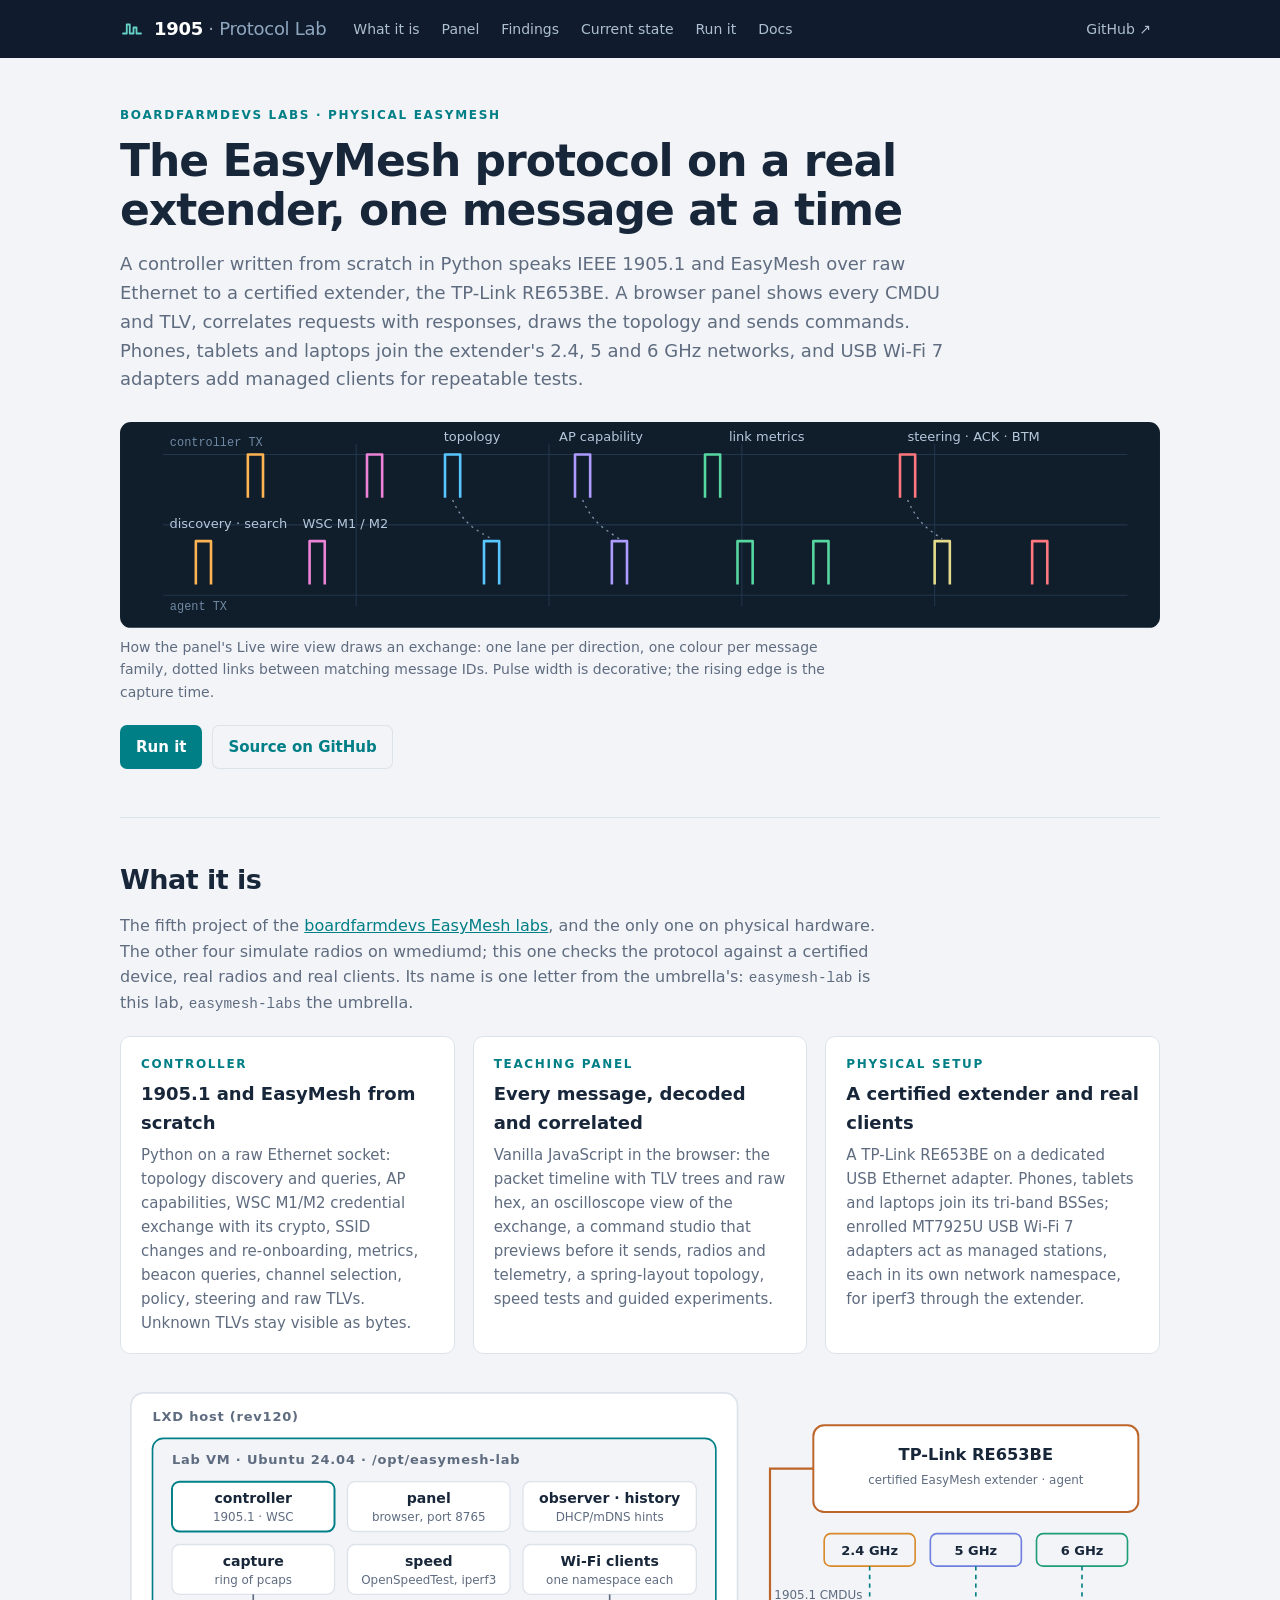
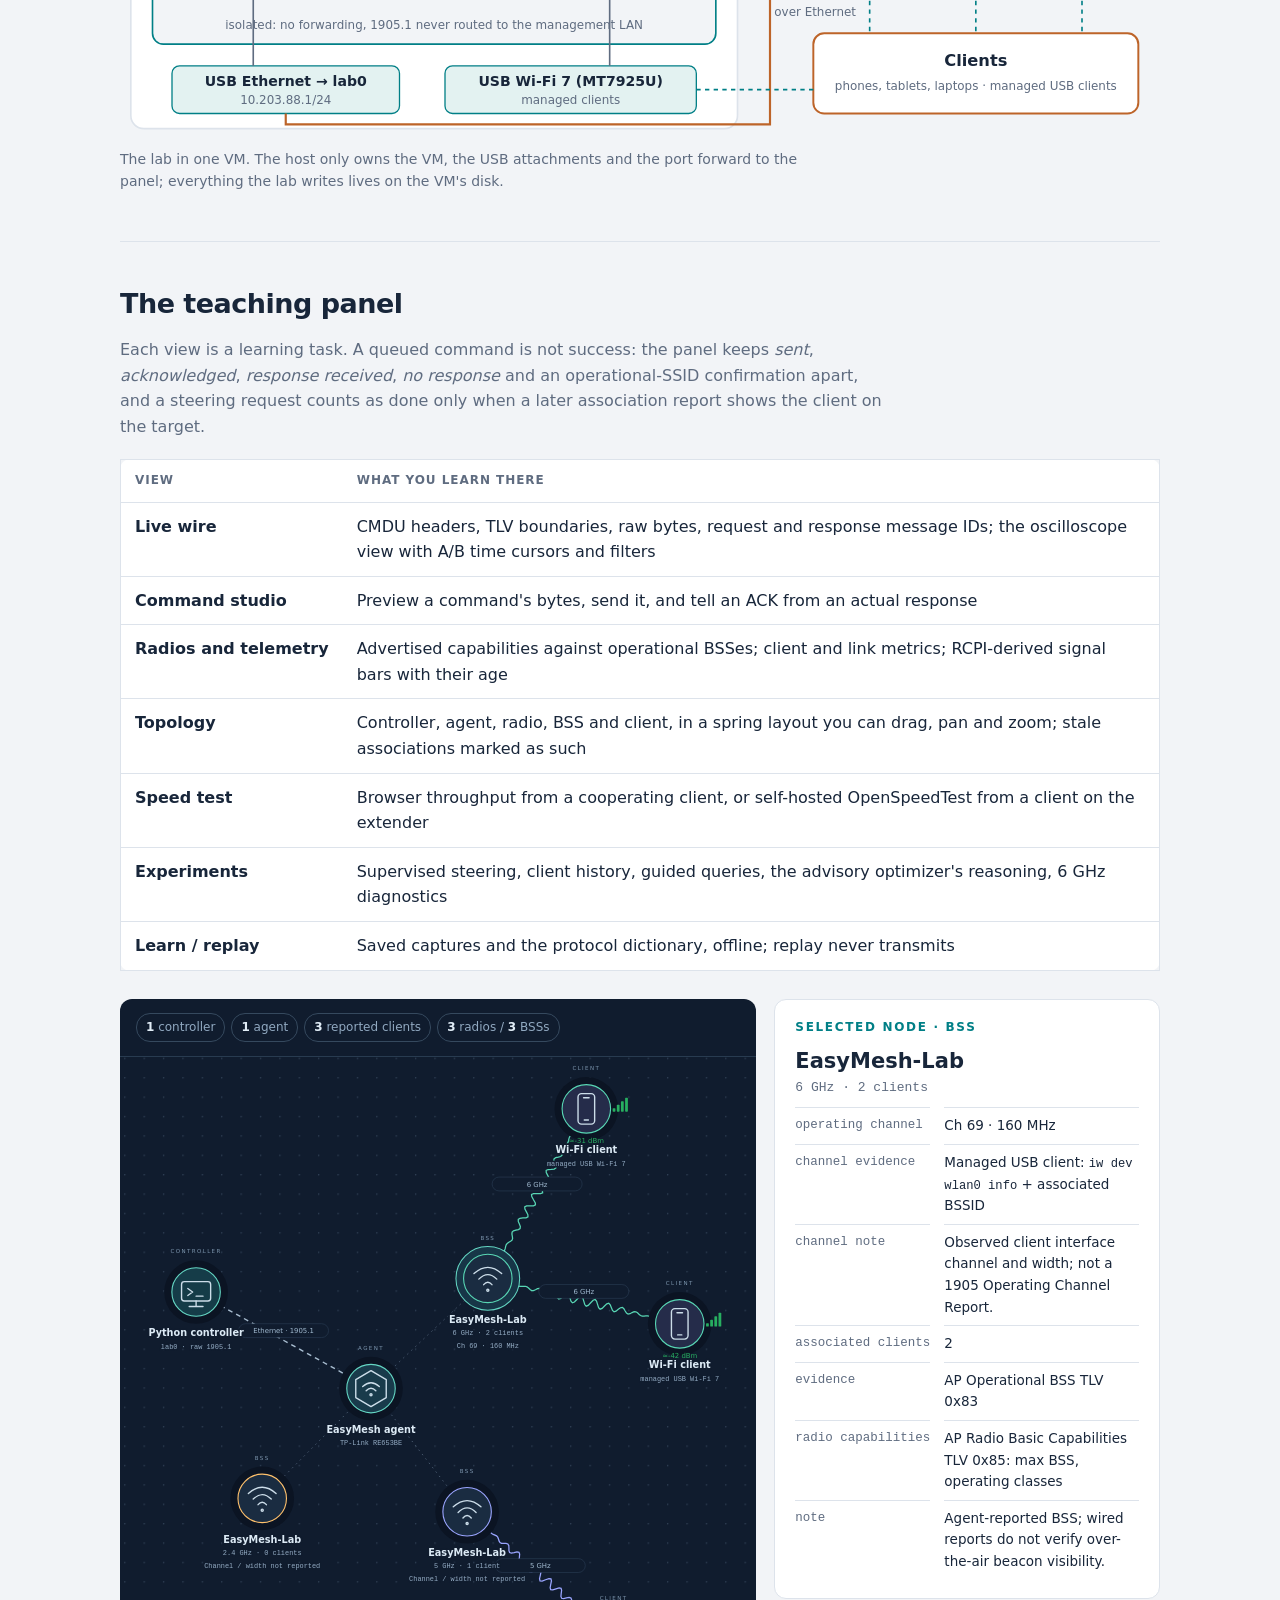
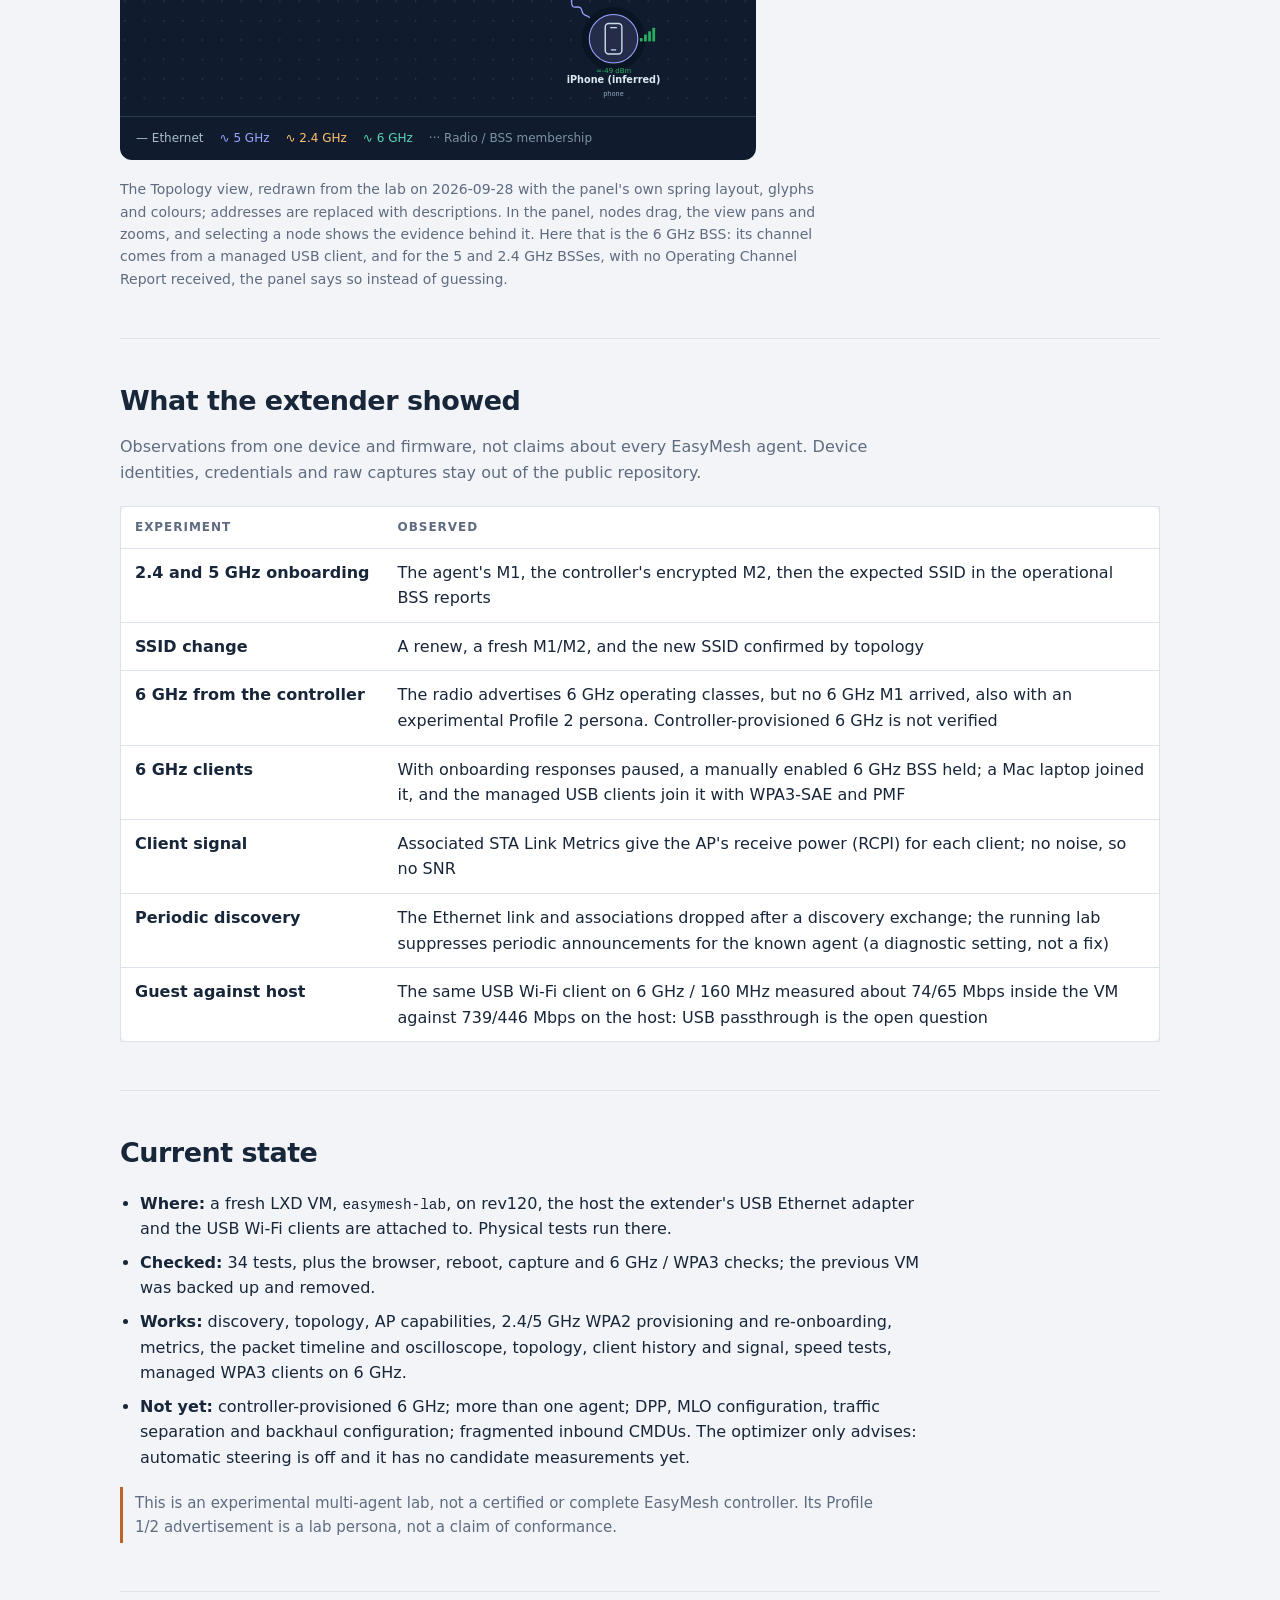
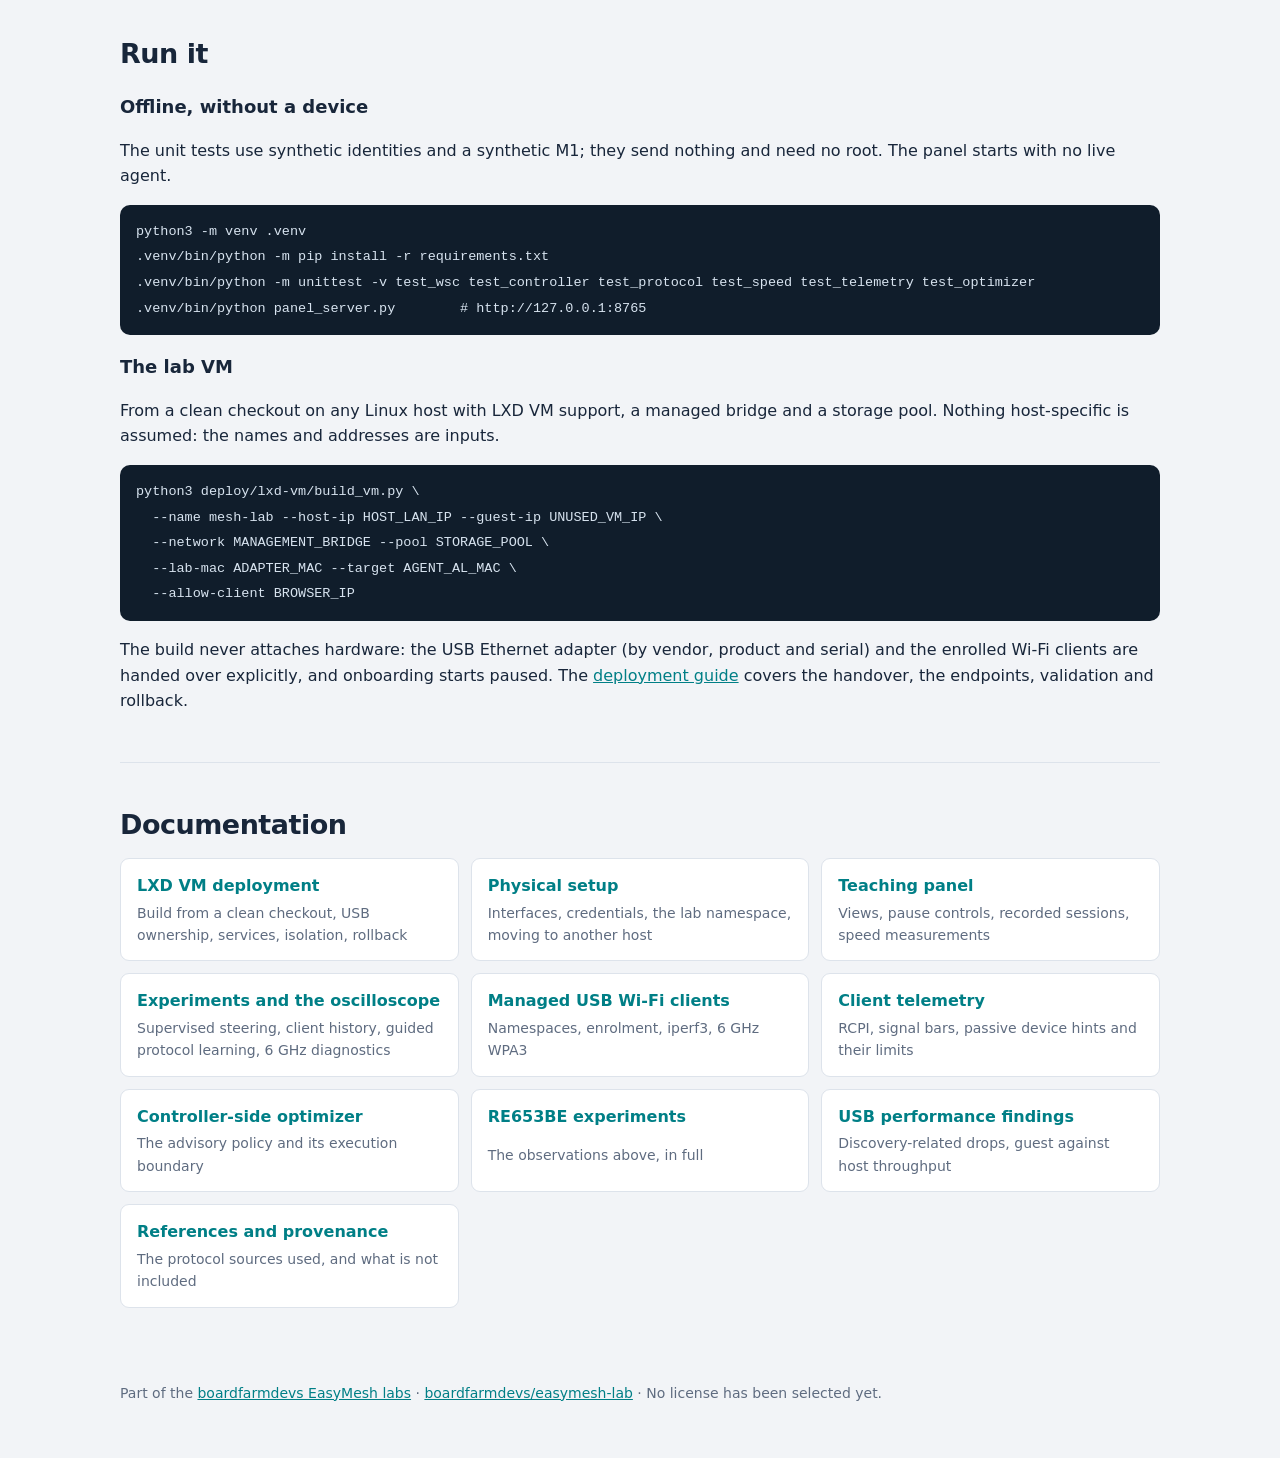
==== commit e082c7af: "SECOND-EXTENDER: the separate backhaul held; the re-onboarding loop on Wi-Fi Squashed from 5 commits" ====
--- a/site/index.html
+++ b/site/index.html
@@ -247,7 +247,7 @@
       <li><b>Works:</b> discovery, topology, AP capabilities, 2.4/5 GHz WPA2 provisioning and re-onboarding, metrics, the packet timeline and oscilloscope, topology, client history and signal, speed tests, managed WPA3 clients on 6 GHz.</li>
       <li><b>Not yet:</b> controller-provisioned 6 GHz; more than one agent; DPP, MLO configuration, traffic separation and backhaul configuration; fragmented inbound CMDUs. The optimizer only advises: automatic steering is off and it has no candidate measurements yet.</li>
     </ul>
-    <p class="note">This is an experimental single-agent lab, not a certified or complete EasyMesh controller. Its
+    <p class="note">This is an experimental multi-agent lab, not a certified or complete EasyMesh controller. Its
     Profile 1/2 advertisement is a lab persona, not a claim of conformance.</p>
   </section>
 
